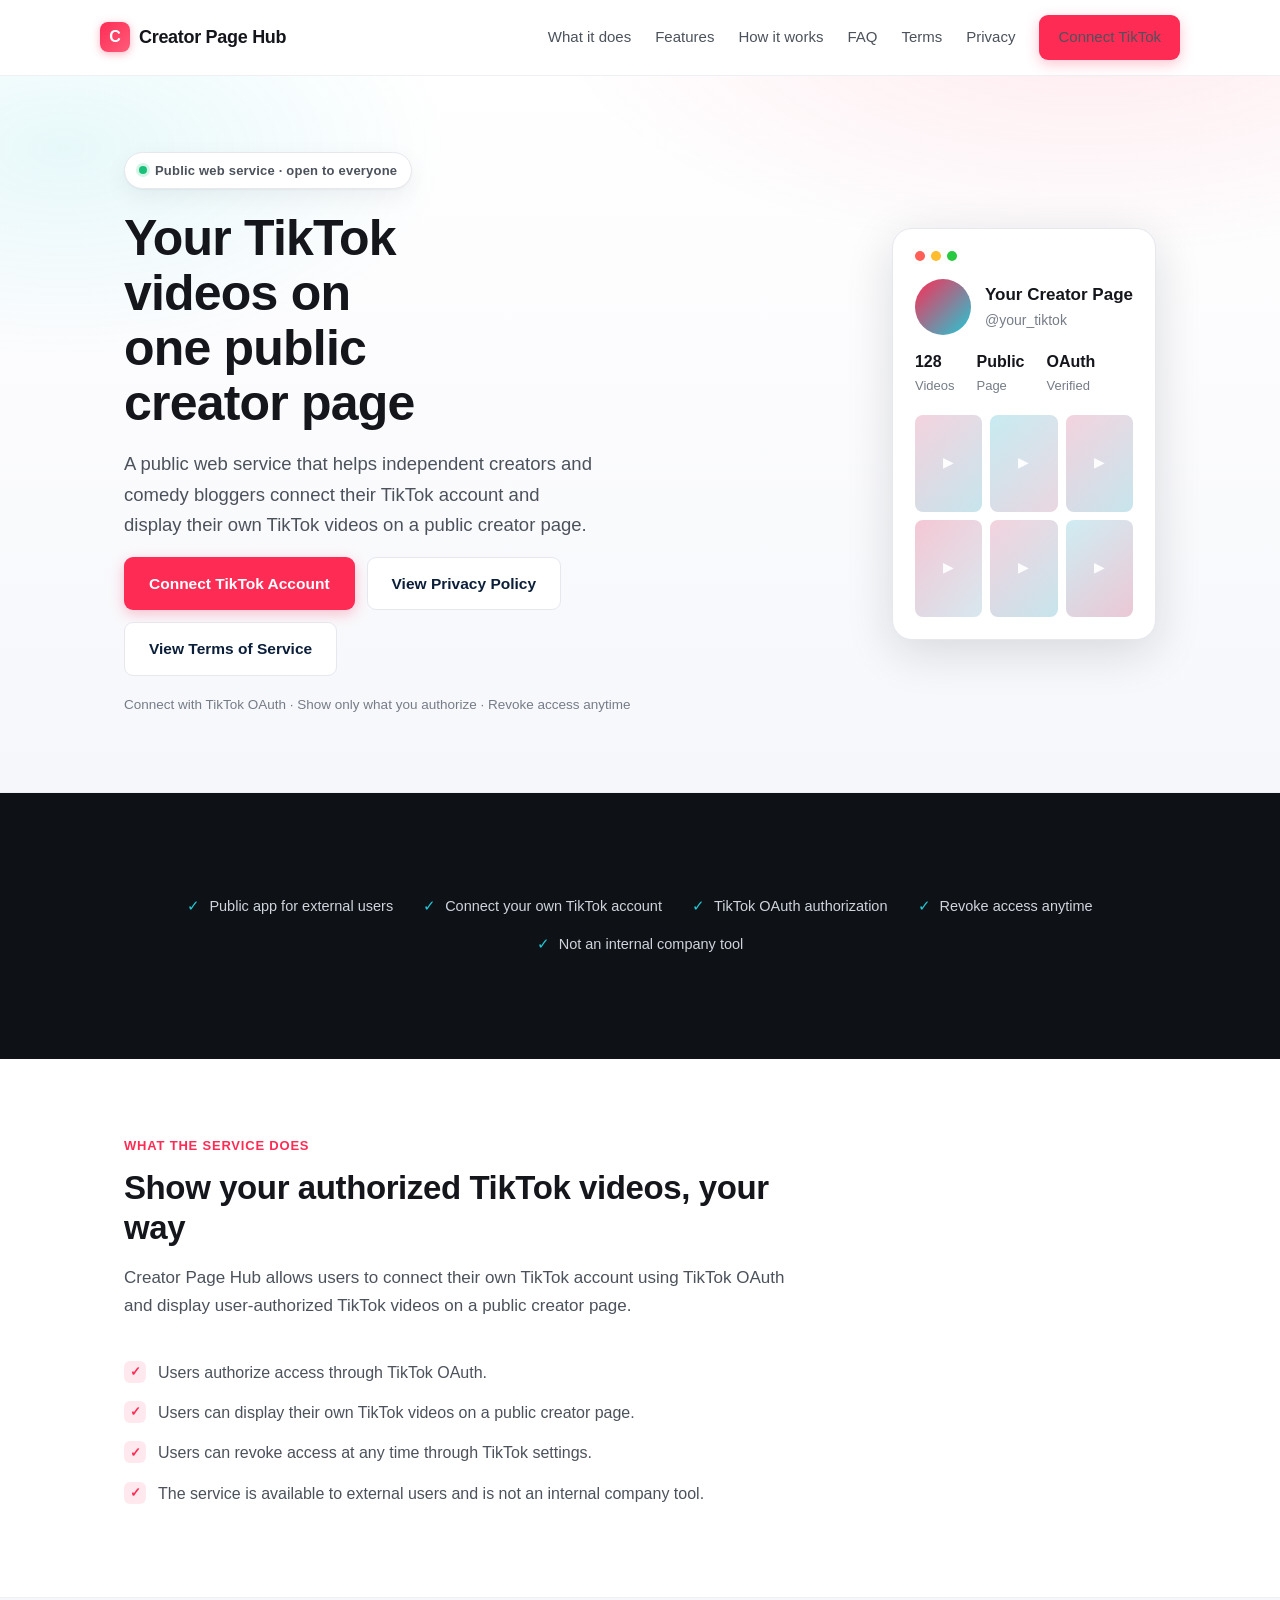
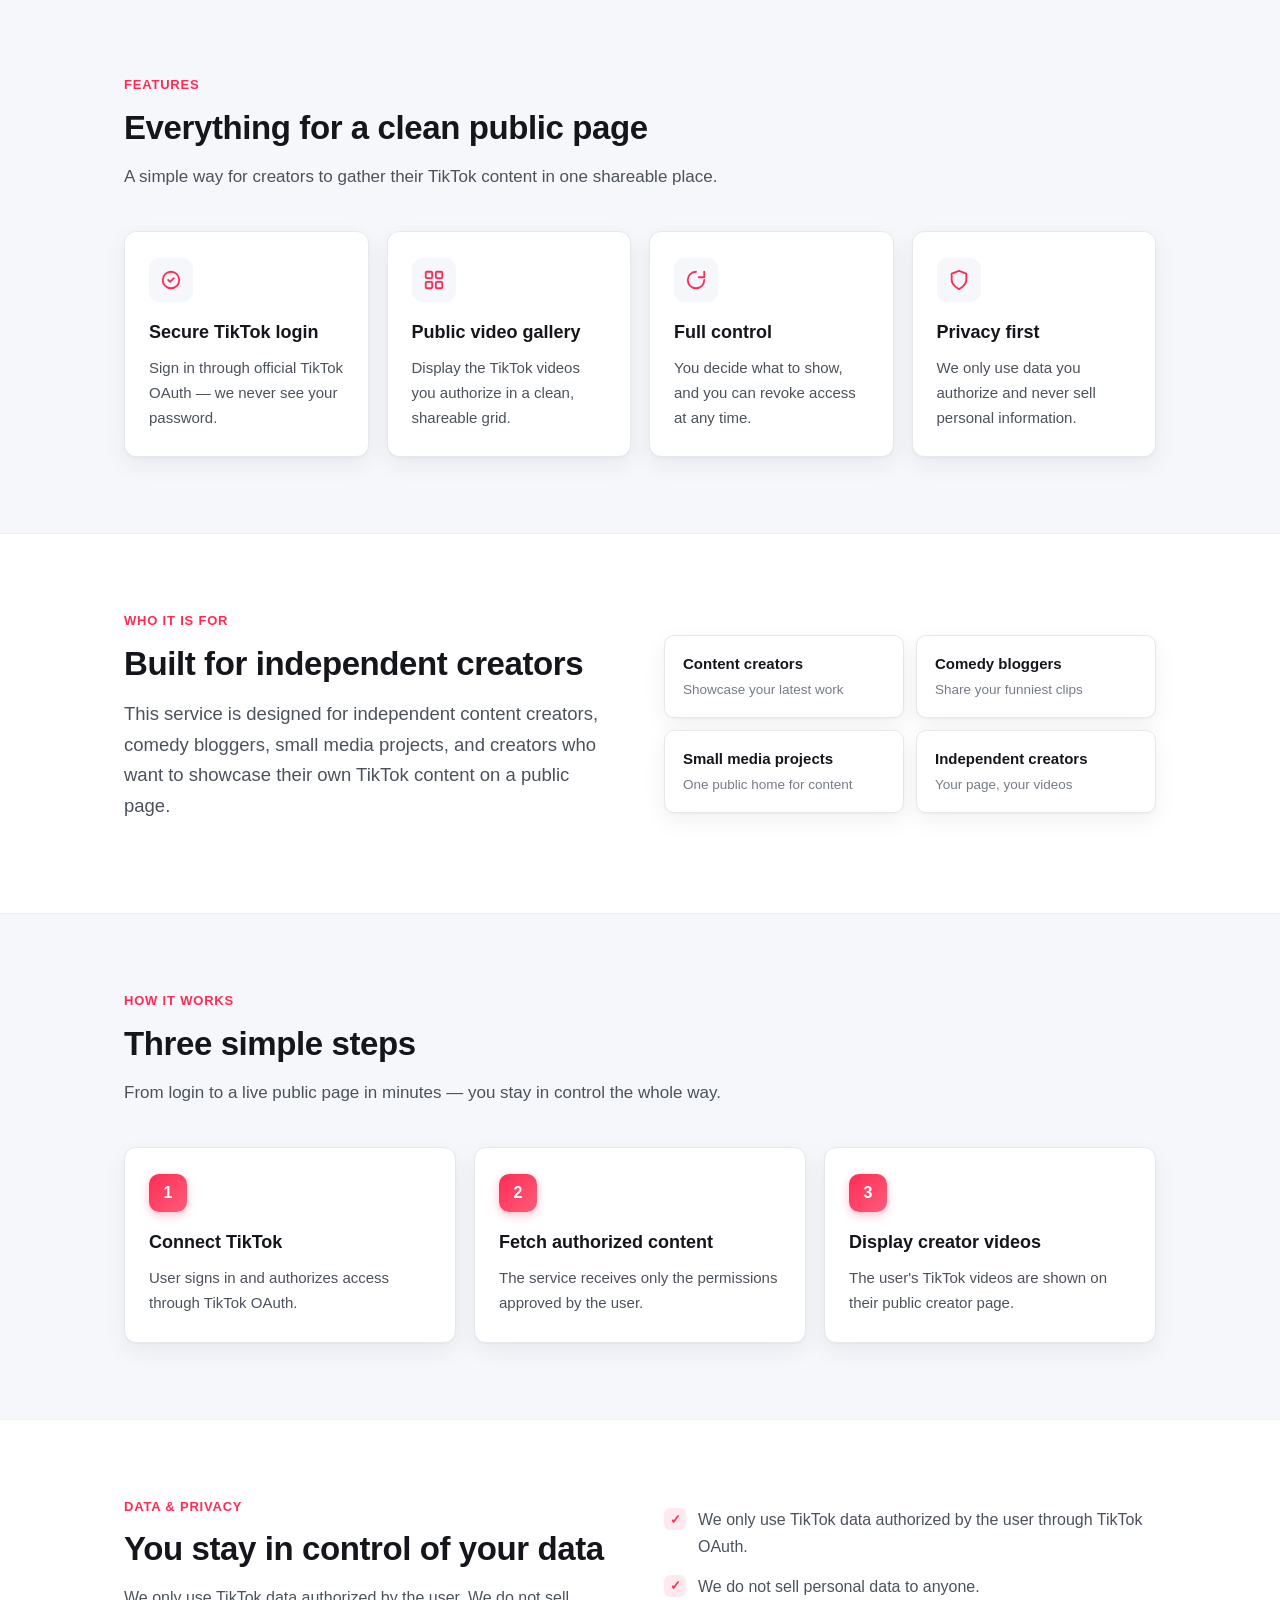
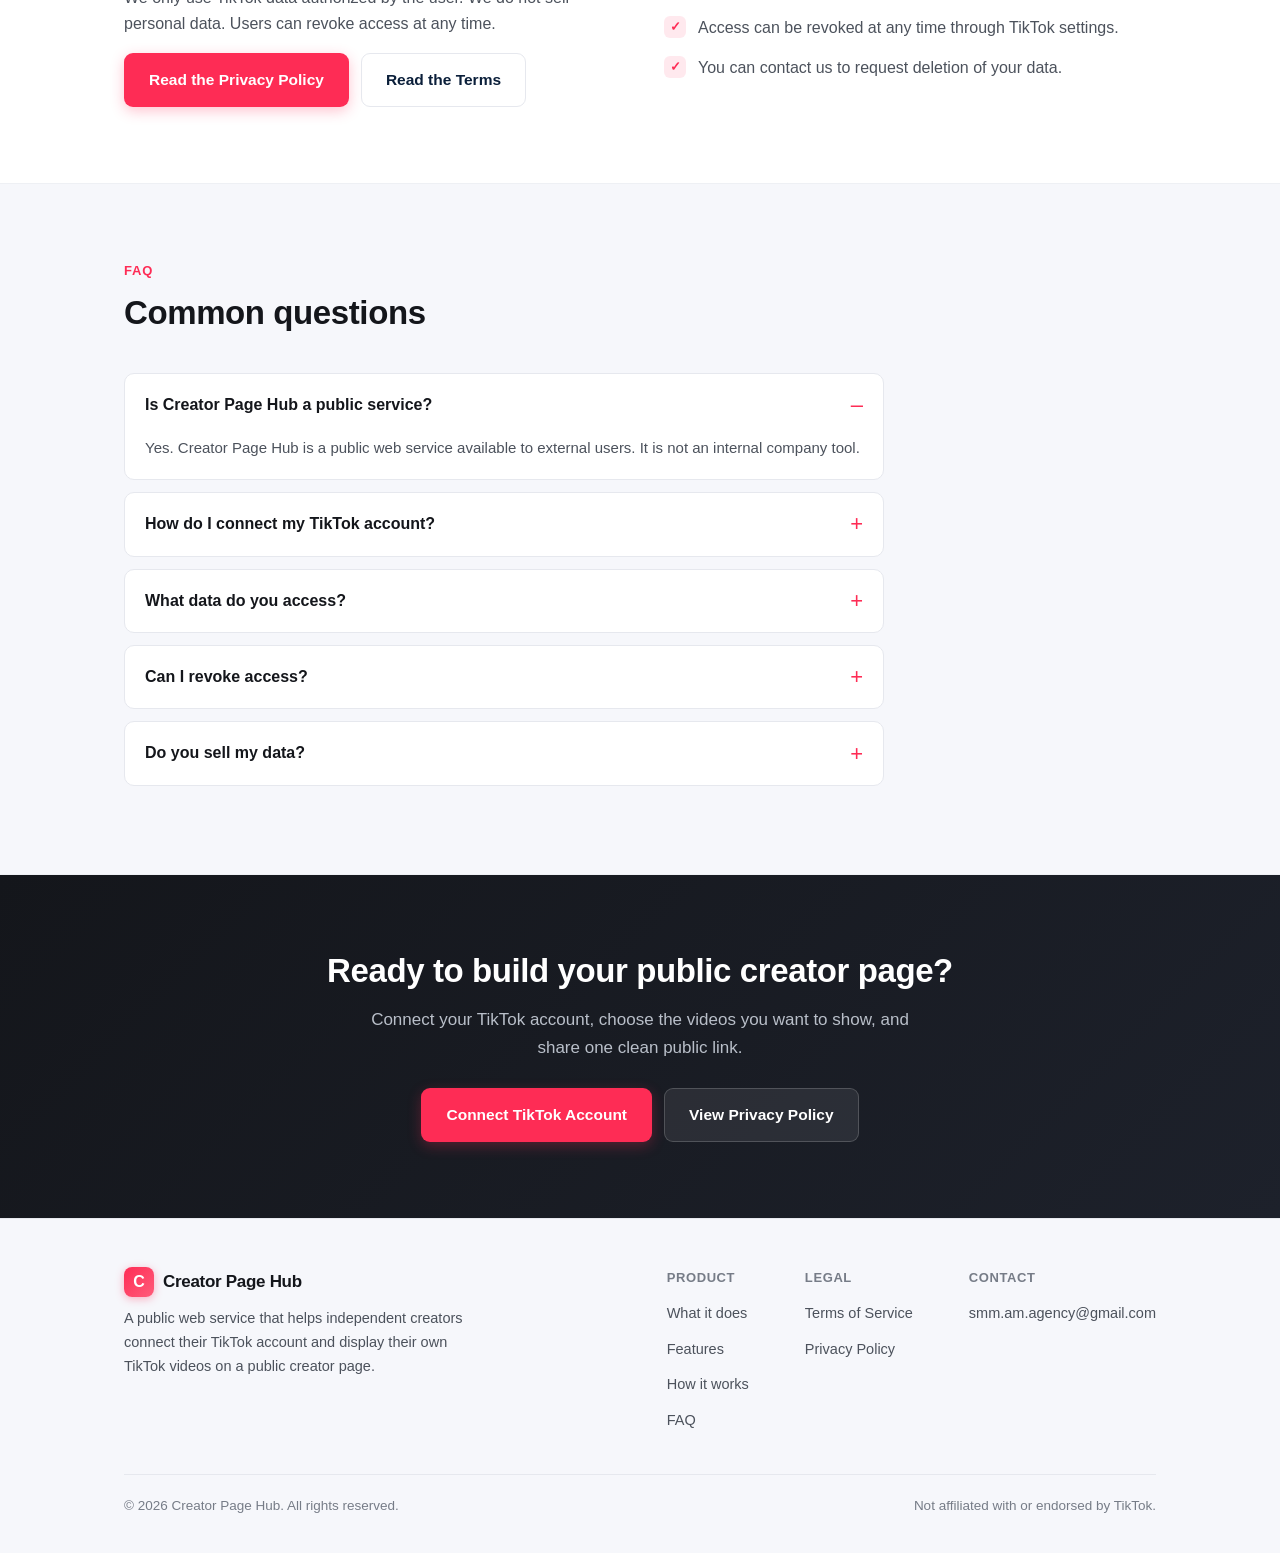
==== index.html @ 884001a1 "Creator Page Hub — public landing for TikTok creators (index, terms, privacy)" ====
<!DOCTYPE html>
<html lang="en">
<head>
  <meta charset="UTF-8" />
  <meta name="viewport" content="width=device-width, initial-scale=1.0" />
  <title>Creator Page Hub — Public creator pages for TikTok content creators</title>
  <meta name="description" content="Creator Page Hub is a public web service that helps independent creators and comedy bloggers connect their TikTok account via TikTok OAuth and display their own TikTok videos on a public creator page." />

  <meta property="og:type" content="website" />
  <meta property="og:title" content="Creator Page Hub — Public creator pages for TikTok content creators" />
  <meta property="og:description" content="A public web service that helps independent creators connect their TikTok account and display their own TikTok videos on a public creator page." />

  <link rel="stylesheet" href="style.css" />
</head>
<body>

  <header class="site">
    <div class="container header-inner">
      <a class="brand" href="index.html"><span class="logo">C</span> Creator Page Hub</a>
      <nav class="main">
        <ul>
          <li><a href="#what">What it does</a></li>
          <li><a href="#features">Features</a></li>
          <li><a href="#how-it-works">How it works</a></li>
          <li><a href="#faq">FAQ</a></li>
          <li><a href="terms.html">Terms</a></li>
          <li><a href="privacy.html">Privacy</a></li>
          <li><a class="btn btn-primary btn-sm" href="#how-it-works">Connect TikTok</a></li>
        </ul>
      </nav>
    </div>
  </header>

  <main>

    <!-- Hero -->
    <section class="hero" id="home">
      <div class="container hero-grid">
        <div>
          <span class="badge"><span class="dot"></span> Public web service · open to everyone</span>
          <h1>Your TikTok videos on one public creator page</h1>
          <p class="lead">A public web service that helps independent creators and comedy bloggers connect their TikTok account and display their own TikTok videos on a public creator page.</p>
          <div class="btn-row">
            <a class="btn btn-primary" href="#how-it-works">Connect TikTok Account</a>
            <a class="btn btn-secondary" href="privacy.html">View Privacy Policy</a>
            <a class="btn btn-secondary" href="terms.html">View Terms of Service</a>
          </div>
          <p class="hero-note">Connect with TikTok OAuth · Show only what you authorize · Revoke access anytime</p>
        </div>

        <!-- Creator page mockup -->
        <div class="mock" aria-hidden="true">
          <div class="mock-bar"><i></i><i></i><i></i></div>
          <div class="mock-profile">
            <div class="mock-avatar"></div>
            <div>
              <div class="mock-name">Your Creator Page</div>
              <div class="mock-handle">@your_tiktok</div>
            </div>
          </div>
          <div class="mock-stats">
            <div><b>128</b> Videos</div>
            <div><b>Public</b> Page</div>
            <div><b>OAuth</b> Verified</div>
          </div>
          <div class="mock-grid">
            <span></span><span></span><span></span>
            <span></span><span></span><span></span>
          </div>
        </div>
      </div>
    </section>

    <!-- Trust strip -->
    <section class="trust">
      <div class="container">
        <ul>
          <li><span class="check">✓</span> Public app for external users</li>
          <li><span class="check">✓</span> Connect your own TikTok account</li>
          <li><span class="check">✓</span> TikTok OAuth authorization</li>
          <li><span class="check">✓</span> Revoke access anytime</li>
          <li><span class="check">✓</span> Not an internal company tool</li>
        </ul>
      </div>
    </section>

    <!-- What the service does -->
    <section id="what" class="divider">
      <div class="container">
        <div class="section-head">
          <span class="eyebrow">What the service does</span>
          <h2>Show your authorized TikTok videos, your way</h2>
          <p>Creator Page Hub allows users to connect their own TikTok account using TikTok OAuth and display user-authorized TikTok videos on a public creator page.</p>
        </div>
        <ul class="checks">
          <li>Users authorize access through TikTok OAuth.</li>
          <li>Users can display their own TikTok videos on a public creator page.</li>
          <li>Users can revoke access at any time through TikTok settings.</li>
          <li>The service is available to external users and is not an internal company tool.</li>
        </ul>
      </div>
    </section>

    <!-- Features -->
    <section id="features" class="alt-bg divider">
      <div class="container">
        <div class="section-head">
          <span class="eyebrow">Features</span>
          <h2>Everything for a clean public page</h2>
          <p>A simple way for creators to gather their TikTok content in one shareable place.</p>
        </div>
        <div class="cards">
          <div class="card">
            <span class="ico">
              <svg width="22" height="22" viewBox="0 0 24 24" fill="none" stroke="currentColor" stroke-width="2" stroke-linecap="round" stroke-linejoin="round"><path d="M9 12l2 2 4-4"/><circle cx="12" cy="12" r="9"/></svg>
            </span>
            <h3>Secure TikTok login</h3>
            <p>Sign in through official TikTok OAuth — we never see your password.</p>
          </div>
          <div class="card">
            <span class="ico">
              <svg width="22" height="22" viewBox="0 0 24 24" fill="none" stroke="currentColor" stroke-width="2" stroke-linecap="round" stroke-linejoin="round"><rect x="3" y="3" width="7" height="7" rx="1"/><rect x="14" y="3" width="7" height="7" rx="1"/><rect x="3" y="14" width="7" height="7" rx="1"/><rect x="14" y="14" width="7" height="7" rx="1"/></svg>
            </span>
            <h3>Public video gallery</h3>
            <p>Display the TikTok videos you authorize in a clean, shareable grid.</p>
          </div>
          <div class="card">
            <span class="ico">
              <svg width="22" height="22" viewBox="0 0 24 24" fill="none" stroke="currentColor" stroke-width="2" stroke-linecap="round" stroke-linejoin="round"><path d="M21 12a9 9 0 1 1-9-9"/><path d="M21 3v6h-6"/></svg>
            </span>
            <h3>Full control</h3>
            <p>You decide what to show, and you can revoke access at any time.</p>
          </div>
          <div class="card">
            <span class="ico">
              <svg width="22" height="22" viewBox="0 0 24 24" fill="none" stroke="currentColor" stroke-width="2" stroke-linecap="round" stroke-linejoin="round"><path d="M12 22s8-4 8-10V5l-8-3-8 3v7c0 6 8 10 8 10z"/></svg>
            </span>
            <h3>Privacy first</h3>
            <p>We only use data you authorize and never sell personal information.</p>
          </div>
        </div>
      </div>
    </section>

    <!-- Who it is for -->
    <section id="who" class="divider">
      <div class="container split">
        <div>
          <span class="eyebrow">Who it is for</span>
          <h2>Built for independent creators</h2>
          <p class="lead">This service is designed for independent content creators, comedy bloggers, small media projects, and creators who want to showcase their own TikTok content on a public page.</p>
        </div>
        <div class="audience">
          <div class="pill">Content creators<span>Showcase your latest work</span></div>
          <div class="pill">Comedy bloggers<span>Share your funniest clips</span></div>
          <div class="pill">Small media projects<span>One public home for content</span></div>
          <div class="pill">Independent creators<span>Your page, your videos</span></div>
        </div>
      </div>
    </section>

    <!-- How it works -->
    <section id="how-it-works" class="alt-bg divider">
      <div class="container">
        <div class="section-head">
          <span class="eyebrow">How it works</span>
          <h2>Three simple steps</h2>
          <p>From login to a live public page in minutes — you stay in control the whole way.</p>
        </div>
        <div class="cards">
          <div class="card">
            <span class="num">1</span>
            <h3>Connect TikTok</h3>
            <p>User signs in and authorizes access through TikTok OAuth.</p>
          </div>
          <div class="card">
            <span class="num">2</span>
            <h3>Fetch authorized content</h3>
            <p>The service receives only the permissions approved by the user.</p>
          </div>
          <div class="card">
            <span class="num">3</span>
            <h3>Display creator videos</h3>
            <p>The user's TikTok videos are shown on their public creator page.</p>
          </div>
        </div>
      </div>
    </section>

    <!-- Data & privacy -->
    <section id="data" class="divider">
      <div class="container split">
        <div>
          <span class="eyebrow">Data &amp; privacy</span>
          <h2>You stay in control of your data</h2>
          <p>We only use TikTok data authorized by the user. We do not sell personal data. Users can revoke access at any time.</p>
          <div class="btn-row">
            <a class="btn btn-primary" href="privacy.html">Read the Privacy Policy</a>
            <a class="btn btn-ghost" href="terms.html">Read the Terms</a>
          </div>
        </div>
        <ul class="checks">
          <li>We only use TikTok data authorized by the user through TikTok OAuth.</li>
          <li>We do not sell personal data to anyone.</li>
          <li>Access can be revoked at any time through TikTok settings.</li>
          <li>You can contact us to request deletion of your data.</li>
        </ul>
      </div>
    </section>

    <!-- FAQ -->
    <section id="faq" class="alt-bg divider">
      <div class="container">
        <div class="section-head">
          <span class="eyebrow">FAQ</span>
          <h2>Common questions</h2>
        </div>
        <div class="faq">
          <details open>
            <summary>Is Creator Page Hub a public service?</summary>
            <p>Yes. Creator Page Hub is a public web service available to external users. It is not an internal company tool.</p>
          </details>
          <details>
            <summary>How do I connect my TikTok account?</summary>
            <p>You sign in and authorize access through TikTok OAuth. The service only receives the permissions you approve.</p>
          </details>
          <details>
            <summary>What data do you access?</summary>
            <p>We only access the TikTok account information and videos you authorize through TikTok OAuth, plus the technical information needed to operate the service.</p>
          </details>
          <details>
            <summary>Can I revoke access?</summary>
            <p>Yes. You can revoke access at any time through your TikTok account settings, or by contacting us to disconnect and delete your data.</p>
          </details>
          <details>
            <summary>Do you sell my data?</summary>
            <p>No. We do not sell personal data, and we only share data when required to operate the service, comply with the law, or protect the service from abuse.</p>
          </details>
        </div>
      </div>
    </section>

    <!-- CTA -->
    <section class="cta">
      <div class="container">
        <h2>Ready to build your public creator page?</h2>
        <p>Connect your TikTok account, choose the videos you want to show, and share one clean public link.</p>
        <div class="btn-row">
          <a class="btn btn-primary" href="#how-it-works">Connect TikTok Account</a>
          <a class="btn btn-secondary" href="privacy.html">View Privacy Policy</a>
        </div>
      </div>
    </section>

  </main>

  <footer class="site">
    <div class="container">
      <div class="footer-top">
        <div>
          <div class="brand"><span class="logo">C</span> Creator Page Hub</div>
          <p class="footer-about">A public web service that helps independent creators connect their TikTok account and display their own TikTok videos on a public creator page.</p>
        </div>
        <div class="footer-cols">
          <div class="footer-col">
            <h4>Product</h4>
            <ul>
              <li><a href="#what">What it does</a></li>
              <li><a href="#features">Features</a></li>
              <li><a href="#how-it-works">How it works</a></li>
              <li><a href="#faq">FAQ</a></li>
            </ul>
          </div>
          <div class="footer-col">
            <h4>Legal</h4>
            <ul>
              <li><a href="terms.html">Terms of Service</a></li>
              <li><a href="privacy.html">Privacy Policy</a></li>
            </ul>
          </div>
          <div class="footer-col">
            <h4>Contact</h4>
            <ul>
              <li><a href="mailto:smm.am.agency@gmail.com">smm.am.agency@gmail.com</a></li>
            </ul>
          </div>
        </div>
      </div>
      <div class="footer-bottom">
        <span>© 2026 Creator Page Hub. All rights reserved.</span>
        <span>Not affiliated with or endorsed by TikTok.</span>
      </div>
    </div>
  </footer>

</body>
</html>
---- style.css ----
:root {
  --bg: #ffffff;
  --bg-alt: #f6f7fb;
  --bg-dark: #0e1116;
  --text: #14161b;
  --text-soft: #4c525c;
  --text-mut: #767c87;
  --accent: #fe2c55;
  --accent-hover: #e02049;
  --cyan: #20c9d6;
  --ink: #0b1f3a;
  --border: #e6e8ee;
  --border-soft: #eef0f4;
  --maxw: 1080px;
  --radius: 12px;
  --shadow: 0 1px 2px rgba(16,22,30,.04), 0 8px 24px rgba(16,22,30,.06);
  --shadow-lg: 0 12px 48px rgba(16,22,30,.14);
}

* { box-sizing: border-box; }
html { scroll-behavior: smooth; }

body {
  margin: 0;
  font-family: -apple-system, BlinkMacSystemFont, "Segoe UI", Roboto, Helvetica, Arial, sans-serif;
  color: var(--text);
  background: var(--bg);
  line-height: 1.65;
  -webkit-font-smoothing: antialiased;
}

a { color: var(--accent); text-decoration: none; }
a:hover { text-decoration: underline; }

.container {
  max-width: var(--maxw);
  margin: 0 auto;
  padding: 0 24px;
}

.eyebrow {
  display: block;
  font-size: 13px;
  font-weight: 700;
  letter-spacing: 0.8px;
  text-transform: uppercase;
  color: var(--accent);
  margin: 0 0 12px;
}

/* ---------- Header ---------- */
header.site {
  position: sticky;
  top: 0;
  background: rgba(255, 255, 255, 0.92);
  border-bottom: 1px solid var(--border-soft);
  backdrop-filter: saturate(180%) blur(10px);
  z-index: 100;
}
.header-inner {
  display: flex;
  align-items: center;
  justify-content: space-between;
  flex-wrap: wrap;
  gap: 12px;
  padding: 15px 0;
}
.brand {
  display: inline-flex;
  align-items: center;
  gap: 9px;
  font-size: 18px;
  font-weight: 700;
  letter-spacing: -0.3px;
  color: var(--text);
}
.brand:hover { text-decoration: none; }
.brand .logo {
  width: 30px; height: 30px;
  border-radius: 8px;
  background: linear-gradient(135deg, var(--accent), #ff5c7a);
  display: inline-flex; align-items: center; justify-content: center;
  color: #fff; font-weight: 800; font-size: 16px;
  box-shadow: 0 2px 8px rgba(254,44,85,.35);
}
nav.main ul {
  list-style: none;
  display: flex;
  align-items: center;
  flex-wrap: wrap;
  gap: 24px;
  margin: 0;
  padding: 0;
}
nav.main a {
  color: var(--text-soft);
  font-size: 15px;
  font-weight: 500;
}
nav.main a:hover { color: var(--accent); text-decoration: none; }

/* ---------- Buttons ---------- */
.btn {
  display: inline-flex;
  align-items: center;
  gap: 8px;
  padding: 13px 24px;
  border-radius: 9px;
  font-weight: 600;
  font-size: 15.5px;
  border: 1px solid transparent;
  cursor: pointer;
  transition: transform .08s ease, background .15s ease, box-shadow .15s ease;
}
.btn:active { transform: translateY(1px); }
.btn-primary {
  background: var(--accent);
  color: #fff;
  box-shadow: 0 4px 14px rgba(254,44,85,.28);
}
.btn-primary:hover { background: var(--accent-hover); text-decoration: none; box-shadow: 0 6px 18px rgba(254,44,85,.34); }
.btn-secondary {
  background: #fff;
  color: var(--ink);
  border-color: var(--border);
}
.btn-secondary:hover { background: var(--bg-alt); text-decoration: none; }
.btn-sm { padding: 9px 18px; font-size: 14.5px; }
.btn-ghost { background: transparent; color: var(--ink); border-color: var(--border); }
.btn-ghost:hover { background: var(--bg-alt); text-decoration: none; }
.btn-row { display: flex; flex-wrap: wrap; gap: 12px; margin-top: 6px; }

/* ---------- Sections ---------- */
main section { padding: 76px 0; }
.divider { border-bottom: 1px solid var(--border-soft); }

h1 {
  font-size: clamp(32px, 5.2vw, 50px);
  line-height: 1.1;
  letter-spacing: -0.8px;
  margin: 0 0 18px;
}
h2 {
  font-size: clamp(24px, 3.6vw, 33px);
  line-height: 1.2;
  letter-spacing: -0.4px;
  margin: 0 0 16px;
}
h3 { font-size: 18px; font-weight: 600; margin: 0 0 8px; color: var(--text); }
p { color: var(--text-soft); margin: 0 0 16px; max-width: 720px; }
.lead { font-size: 18.5px; }
.section-head { max-width: 680px; margin-bottom: 40px; }
.section-head p { font-size: 17px; margin: 0; }

/* ---------- Hero ---------- */
.hero {
  background:
    radial-gradient(900px 420px at 85% -10%, rgba(254,44,85,.10), transparent 60%),
    radial-gradient(700px 380px at 5% 10%, rgba(32,201,214,.10), transparent 55%),
    linear-gradient(180deg, #fff 0%, var(--bg-alt) 100%);
  border-bottom: 1px solid var(--border-soft);
}
.hero-grid {
  display: grid;
  grid-template-columns: 1.1fr 0.9fr;
  gap: 56px;
  align-items: center;
}
.hero h1 { max-width: 11ch; }
.hero p.lead { color: var(--text-soft); max-width: 46ch; }
.badge {
  display: inline-flex;
  align-items: center;
  gap: 8px;
  background: #fff;
  border: 1px solid var(--border);
  color: var(--text-soft);
  font-size: 13px;
  font-weight: 600;
  letter-spacing: 0.2px;
  padding: 7px 14px;
  border-radius: 999px;
  margin-bottom: 22px;
  box-shadow: var(--shadow);
}
.badge .dot { width: 8px; height: 8px; border-radius: 50%; background: #18c07a; box-shadow: 0 0 0 3px rgba(24,192,122,.18); }
.hero-note { font-size: 13.5px; color: var(--text-mut); margin: 18px 0 0; }

/* Creator page mockup */
.mock {
  background: #fff;
  border: 1px solid var(--border);
  border-radius: 20px;
  box-shadow: var(--shadow-lg);
  padding: 22px;
  max-width: 360px;
  margin-left: auto;
}
.mock-bar { display: flex; gap: 6px; margin-bottom: 18px; }
.mock-bar i { width: 10px; height: 10px; border-radius: 50%; background: var(--border); display: inline-block; }
.mock-bar i:first-child { background: #ff5f57; }
.mock-bar i:nth-child(2) { background: #febc2e; }
.mock-bar i:nth-child(3) { background: #28c840; }
.mock-profile { display: flex; align-items: center; gap: 14px; margin-bottom: 6px; }
.mock-avatar {
  width: 56px; height: 56px; border-radius: 50%;
  background: linear-gradient(135deg, var(--accent), var(--cyan));
  flex: 0 0 auto;
}
.mock-name { font-weight: 700; font-size: 17px; color: var(--text); }
.mock-handle { font-size: 14px; color: var(--text-mut); }
.mock-stats { display: flex; gap: 22px; margin: 14px 0 18px; }
.mock-stats div { font-size: 13px; color: var(--text-mut); }
.mock-stats b { display: block; font-size: 16px; color: var(--text); }
.mock-grid { display: grid; grid-template-columns: repeat(3, 1fr); gap: 8px; }
.mock-grid span {
  display: block;
  aspect-ratio: 9 / 13;
  border-radius: 8px;
  background: linear-gradient(160deg, #f1f3f8, #e7eaf1);
  position: relative;
  overflow: hidden;
}
.mock-grid span::after {
  content: "";
  position: absolute; inset: 0;
  background: linear-gradient(135deg, rgba(254,44,85,.16), rgba(32,201,214,.16));
}
.mock-grid span:nth-child(2)::after { background: linear-gradient(135deg, rgba(32,201,214,.20), rgba(254,44,85,.10)); }
.mock-grid span:nth-child(4)::after { background: linear-gradient(135deg, rgba(254,44,85,.22), rgba(32,201,214,.08)); }
.mock-grid span:nth-child(6)::after { background: linear-gradient(135deg, rgba(32,201,214,.16), rgba(254,44,85,.18)); }
.mock-grid span::before {
  content: "▶";
  position: absolute; z-index: 1;
  left: 50%; top: 50%; transform: translate(-50%,-50%);
  color: rgba(255,255,255,.92); font-size: 14px;
}

/* ---------- Trust strip ---------- */
.trust { background: var(--bg-dark); color: #cfd4dc; }
.trust .container { padding-top: 26px; padding-bottom: 26px; }
.trust ul {
  list-style: none; margin: 0; padding: 0;
  display: flex; flex-wrap: wrap; gap: 14px 30px; justify-content: center;
}
.trust li { display: inline-flex; align-items: center; gap: 9px; font-size: 14.5px; font-weight: 500; }
.trust .check { color: var(--cyan); flex: 0 0 auto; }

/* ---------- Bullets / lists ---------- */
ul.plain { margin: 0 0 16px; padding-left: 22px; max-width: 720px; color: var(--text-soft); }
ul.plain li { margin-bottom: 10px; }

ul.checks { list-style: none; margin: 0; padding: 0; max-width: 720px; }
ul.checks li {
  position: relative;
  padding-left: 34px;
  margin-bottom: 14px;
  color: var(--text-soft);
}
ul.checks li::before {
  content: "✓";
  position: absolute; left: 0; top: 1px;
  width: 22px; height: 22px; border-radius: 6px;
  background: rgba(254,44,85,.10); color: var(--accent);
  display: inline-flex; align-items: center; justify-content: center;
  font-size: 13px; font-weight: 700;
}

/* ---------- Feature cards ---------- */
.cards {
  display: grid;
  grid-template-columns: repeat(auto-fit, minmax(240px, 1fr));
  gap: 18px;
}
.card {
  border: 1px solid var(--border);
  border-radius: var(--radius);
  padding: 26px 24px;
  background: var(--bg);
  box-shadow: var(--shadow);
}
.card .ico {
  width: 44px; height: 44px; border-radius: 11px;
  background: var(--bg-alt);
  display: inline-flex; align-items: center; justify-content: center;
  margin-bottom: 16px; color: var(--accent);
}
.card .num {
  display: inline-flex; align-items: center; justify-content: center;
  width: 38px; height: 38px; border-radius: 10px;
  background: linear-gradient(135deg, var(--accent), #ff5c7a);
  color: #fff; font-weight: 700; margin-bottom: 16px;
  box-shadow: 0 3px 10px rgba(254,44,85,.3);
}
.card p { margin: 0; font-size: 15px; }

.alt-bg { background: var(--bg-alt); }

/* ---------- Split (who it's for) ---------- */
.split { display: grid; grid-template-columns: 1fr 1fr; gap: 48px; align-items: center; }
.audience { display: grid; grid-template-columns: 1fr 1fr; gap: 12px; }
.pill {
  background: #fff; border: 1px solid var(--border); border-radius: 10px;
  padding: 16px 18px; font-weight: 600; font-size: 15px; color: var(--text);
  box-shadow: var(--shadow);
}
.pill span { display: block; font-weight: 400; font-size: 13.5px; color: var(--text-mut); margin-top: 2px; }

/* ---------- FAQ ---------- */
.faq { max-width: 760px; }
.faq details {
  border: 1px solid var(--border);
  border-radius: 10px;
  padding: 0 20px;
  margin-bottom: 12px;
  background: #fff;
}
.faq summary {
  list-style: none;
  cursor: pointer;
  padding: 18px 0;
  font-weight: 600;
  font-size: 16px;
  color: var(--text);
  display: flex;
  justify-content: space-between;
  align-items: center;
  gap: 16px;
}
.faq summary::-webkit-details-marker { display: none; }
.faq summary::after { content: "+"; color: var(--accent); font-size: 22px; font-weight: 400; line-height: 1; }
.faq details[open] summary::after { content: "–"; }
.faq details p { margin: 0 0 18px; font-size: 15px; }

/* ---------- CTA band ---------- */
.cta { background: linear-gradient(135deg, #14161b, #1d212b); color: #fff; }
.cta .container { text-align: center; }
.cta h2 { color: #fff; }
.cta p { color: #b9bfc9; margin: 0 auto 26px; max-width: 560px; font-size: 17px; }
.cta .btn-row { justify-content: center; }
.cta .btn-secondary { background: rgba(255,255,255,.08); color: #fff; border-color: rgba(255,255,255,.18); }
.cta .btn-secondary:hover { background: rgba(255,255,255,.14); }

/* ---------- Footer ---------- */
footer.site { padding: 48px 0 36px; background: var(--bg-alt); border-top: 1px solid var(--border); }
.footer-top { display: flex; flex-wrap: wrap; justify-content: space-between; gap: 28px; }
.footer-top .brand { font-size: 17px; margin-bottom: 10px; }
.footer-about { max-width: 360px; font-size: 14.5px; color: var(--text-soft); margin: 0; }
.footer-col h4 { font-size: 13px; text-transform: uppercase; letter-spacing: .6px; color: var(--text-mut); margin: 0 0 12px; }
.footer-col ul { list-style: none; margin: 0; padding: 0; }
.footer-col li { margin-bottom: 9px; }
.footer-col a { color: var(--text-soft); font-size: 14.5px; }
.footer-cols { display: flex; gap: 56px; flex-wrap: wrap; }
.footer-bottom {
  margin-top: 32px; padding-top: 20px; border-top: 1px solid var(--border);
  display: flex; flex-wrap: wrap; justify-content: space-between; gap: 10px;
  font-size: 13.5px; color: var(--text-mut);
}

/* ---------- Legal pages ---------- */
.legal { padding: 56px 0 76px; }
.legal-wrap { max-width: 760px; }
.legal h1 { margin-bottom: 6px; }
.legal .updated { color: var(--text-mut); font-size: 15px; margin-bottom: 36px; }
.legal h2 { font-size: 22px; margin-top: 38px; margin-bottom: 12px; }
.legal p, .legal li { color: var(--text-soft); }
.legal ul { padding-left: 22px; max-width: 720px; }
.legal ul li { margin-bottom: 8px; }
.back-link { display: inline-flex; align-items: center; gap: 6px; margin-bottom: 28px; font-size: 15px; font-weight: 500; }
.legal-toc {
  background: var(--bg-alt); border: 1px solid var(--border-soft);
  border-radius: 12px; padding: 20px 24px; margin-bottom: 8px;
}
.legal-toc strong { display: block; font-size: 13px; text-transform: uppercase; letter-spacing: .6px; color: var(--text-mut); margin-bottom: 10px; }
.legal-toc ul { list-style: none; margin: 0; padding: 0; columns: 2; }
.legal-toc li { margin-bottom: 7px; }

/* ---------- Responsive ---------- */
@media (max-width: 860px) {
  .hero-grid { grid-template-columns: 1fr; gap: 40px; }
  .mock { margin: 0 auto; }
  .split { grid-template-columns: 1fr; gap: 28px; }
}
@media (max-width: 640px) {
  main section { padding: 52px 0; }
  .header-inner { justify-content: center; text-align: center; }
  nav.main ul { justify-content: center; gap: 16px; }
  .footer-top { justify-content: flex-start; }
  .footer-cols { gap: 36px; }
  .legal-toc ul { columns: 1; }
}
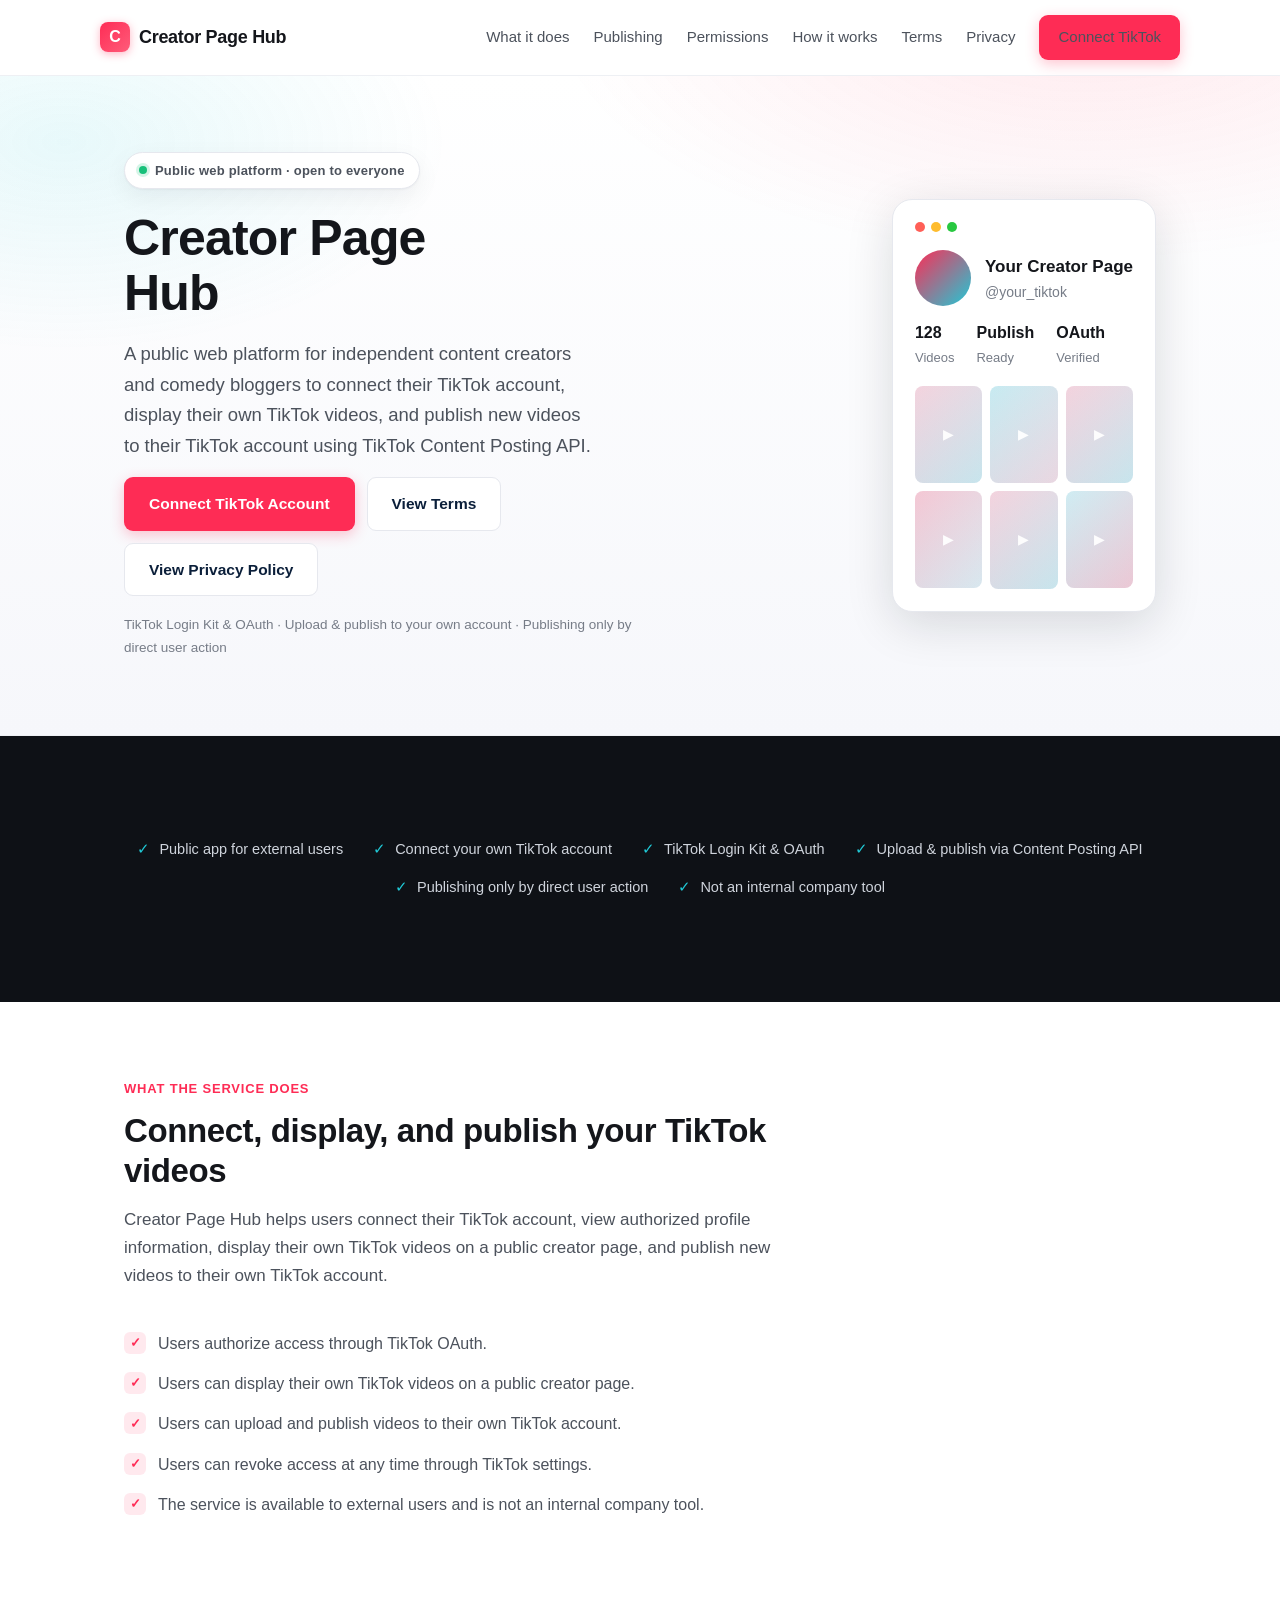
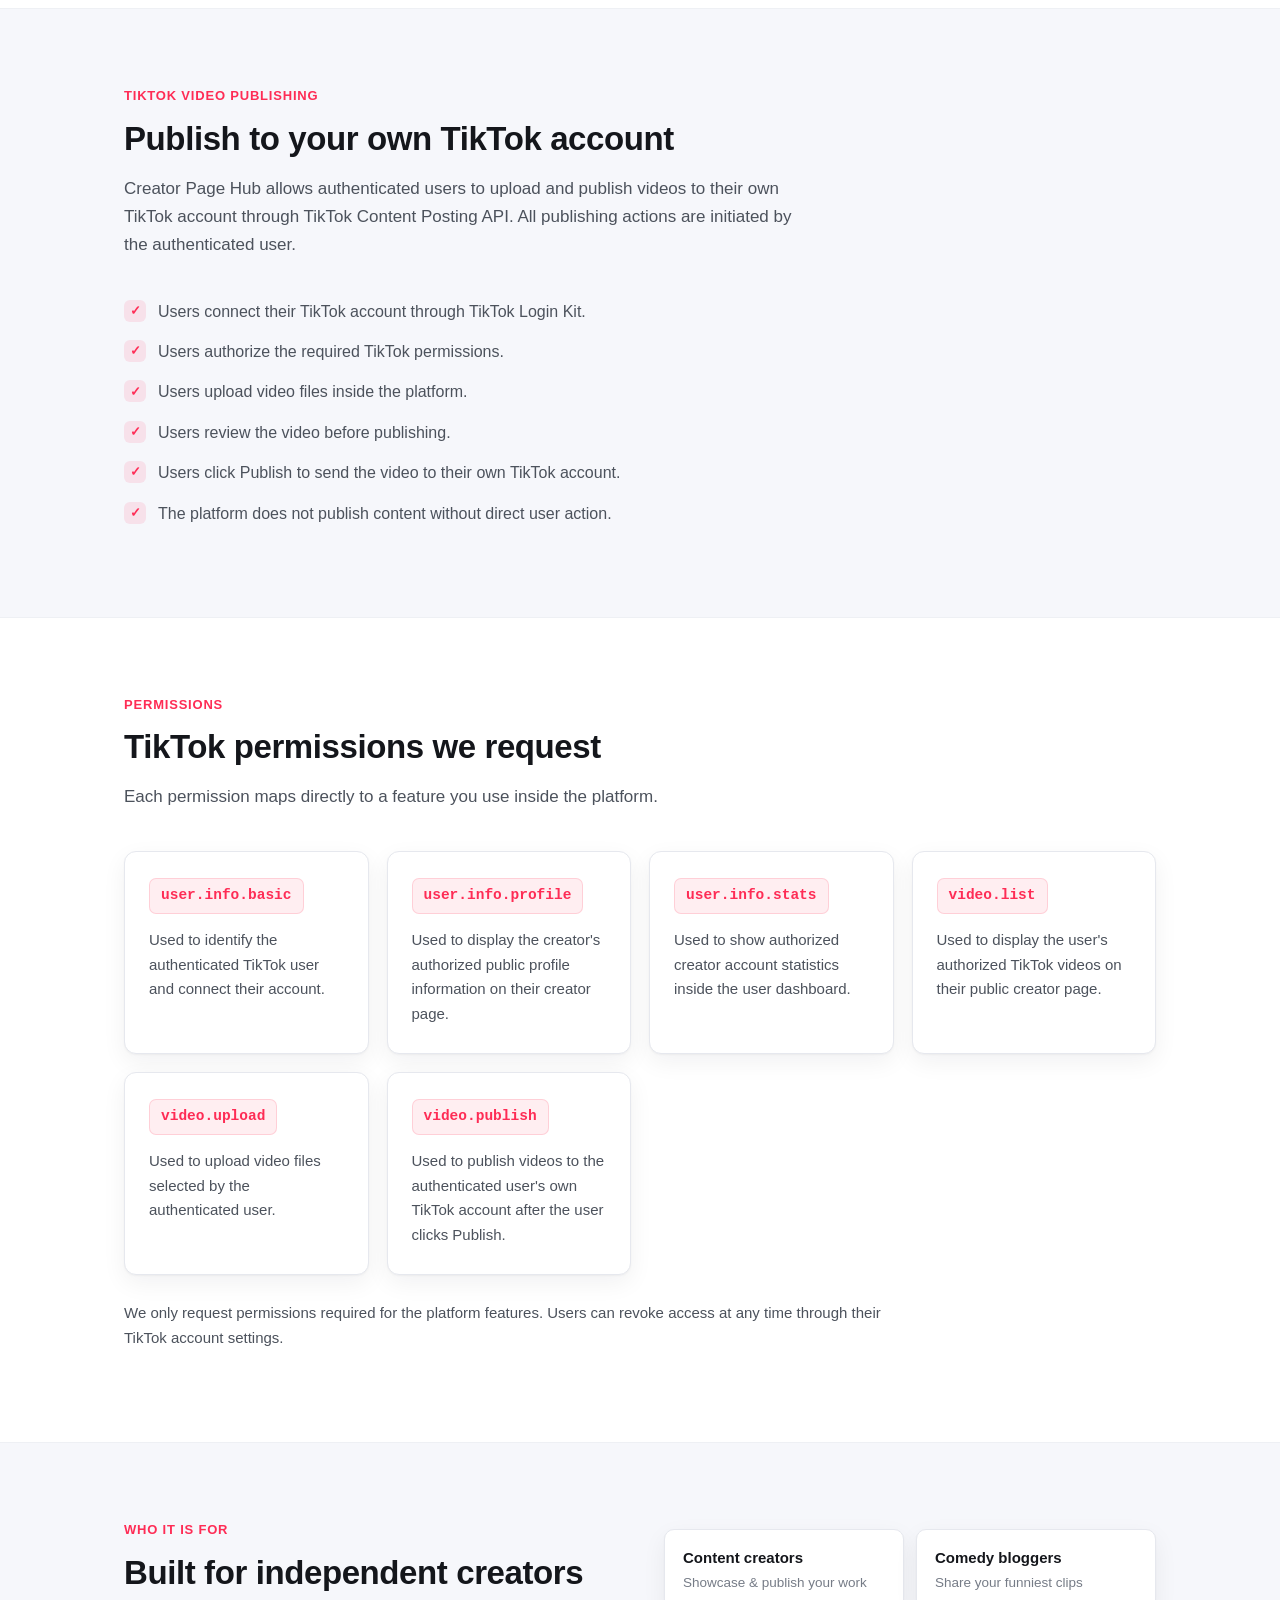
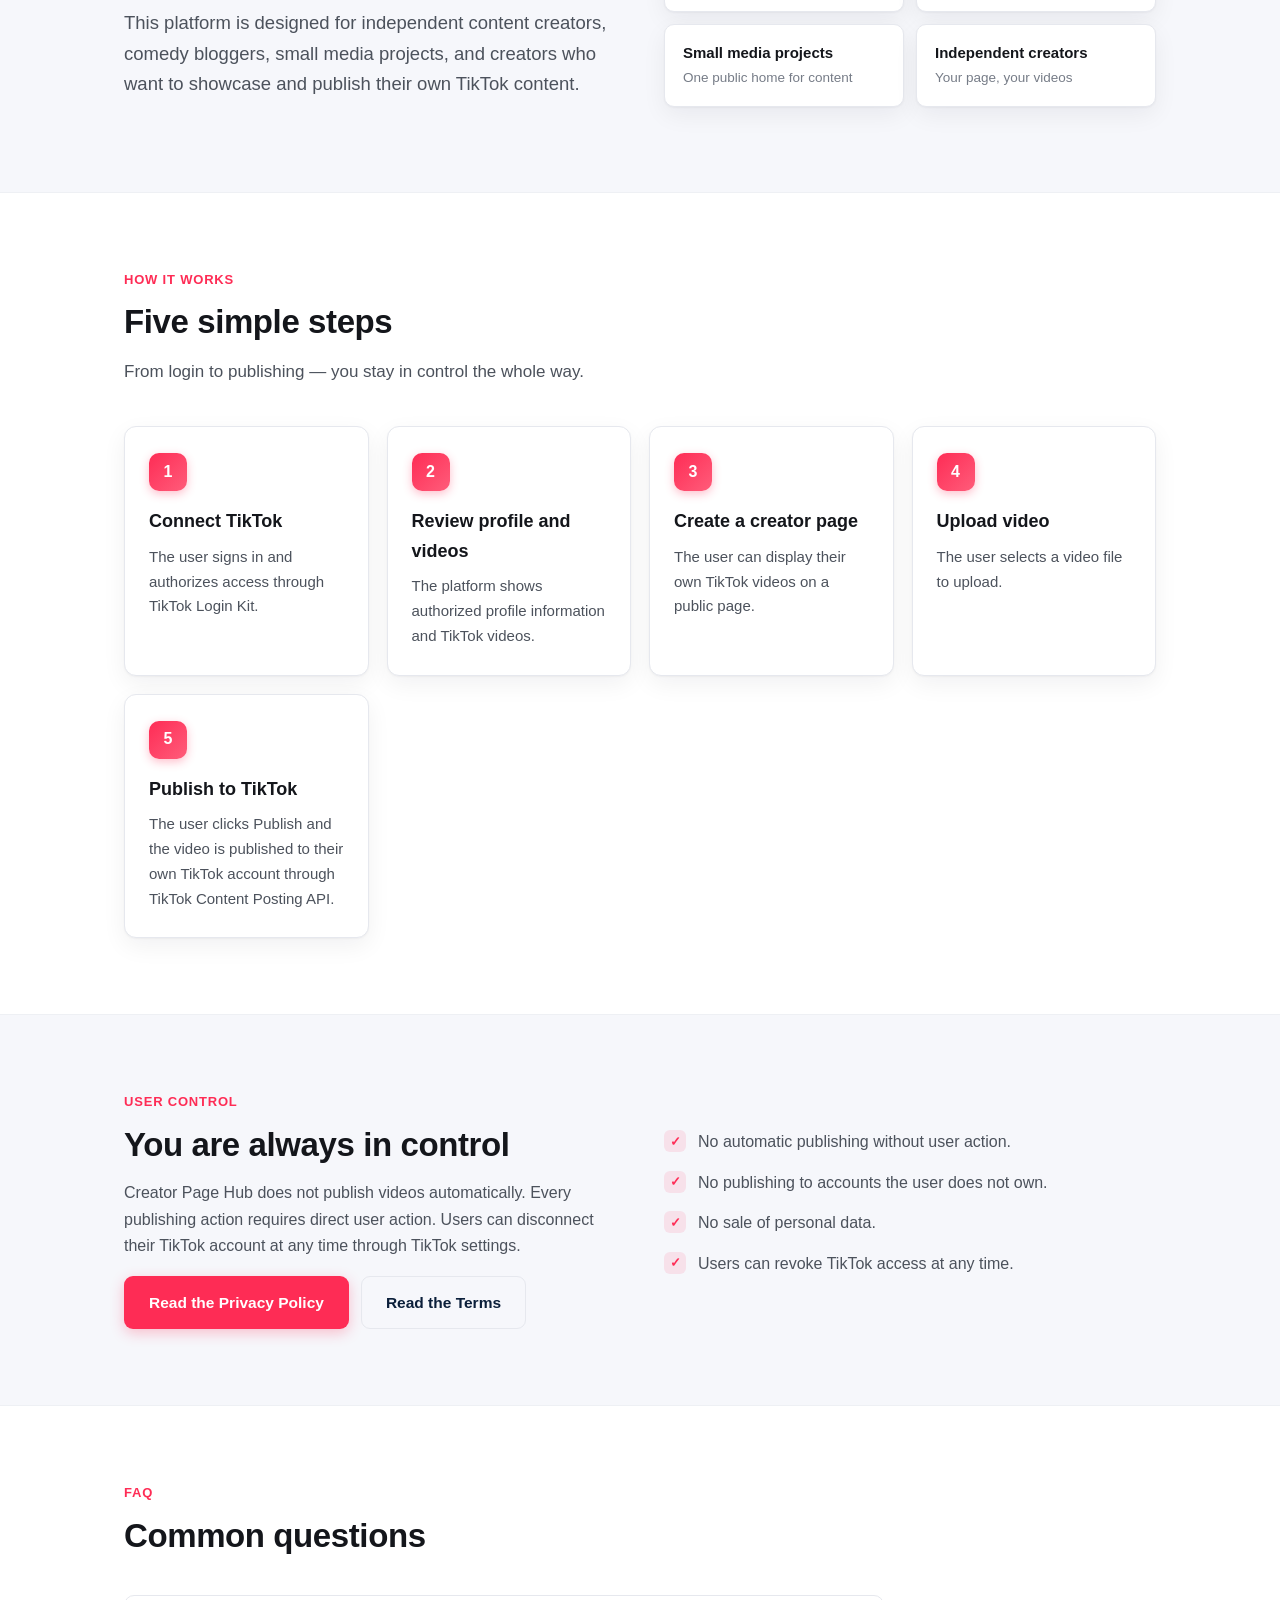
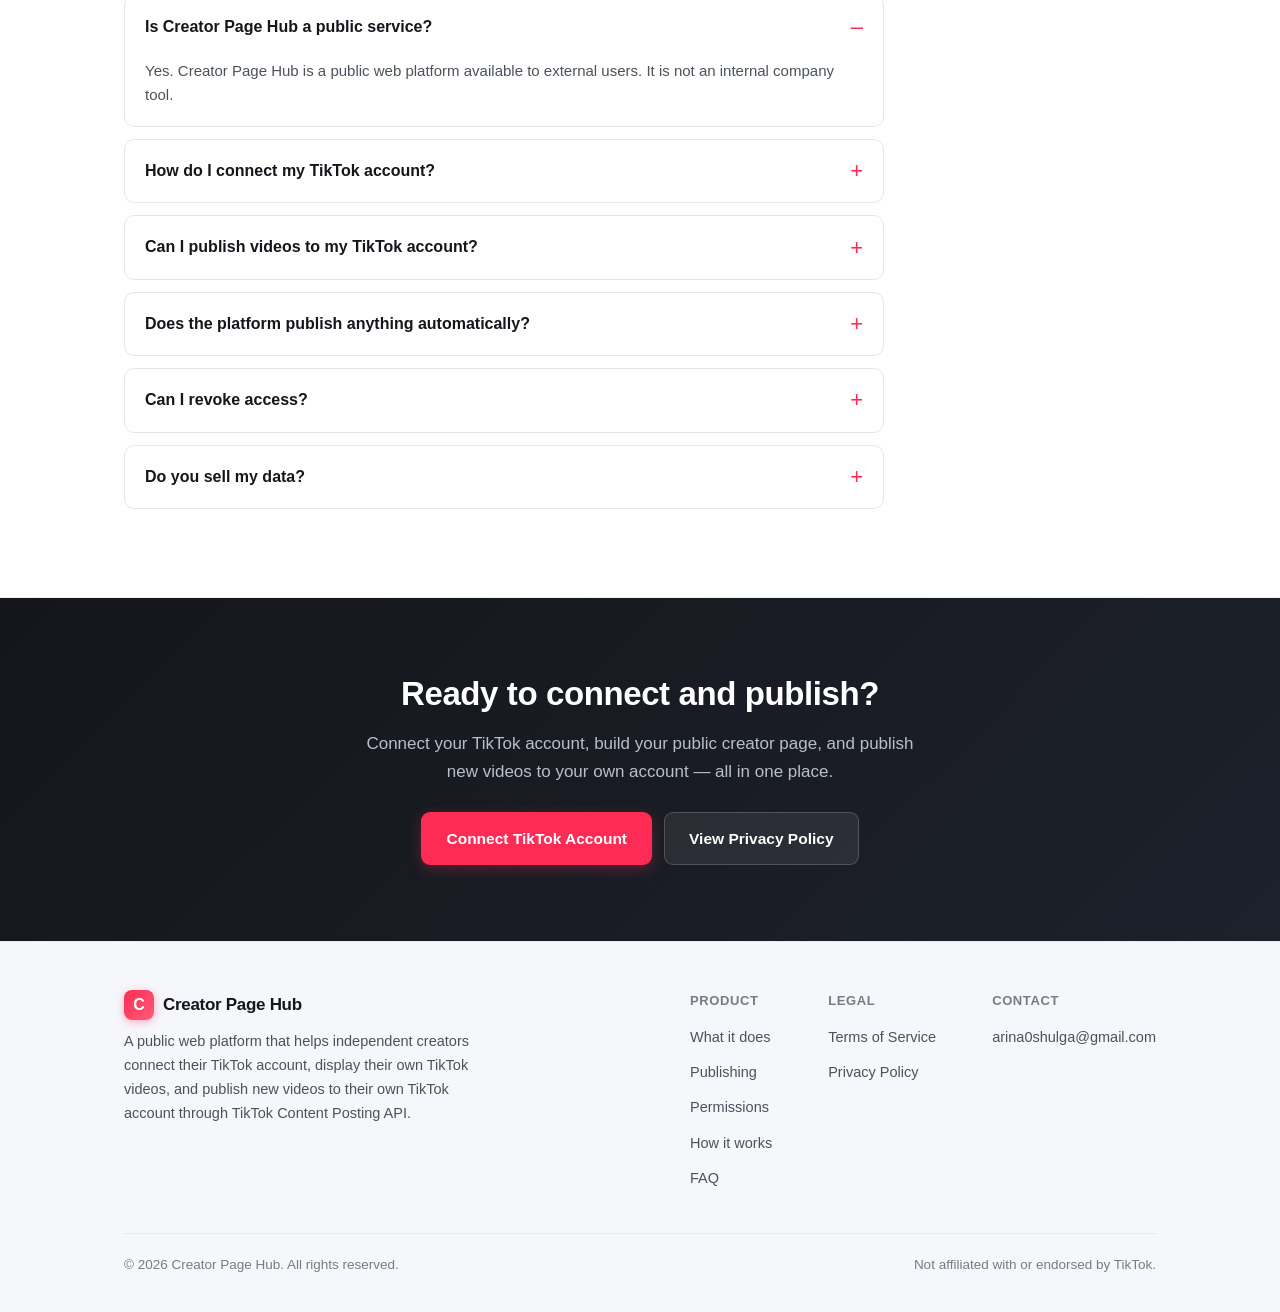
==== commit e047f6ef: "Update site for TikTok Content Posting API: publishing, permissions, 5-step flow, user control; upda" ====
--- a/index.html
+++ b/index.html
@@ -3,12 +3,12 @@
 <head>
   <meta charset="UTF-8" />
   <meta name="viewport" content="width=device-width, initial-scale=1.0" />
-  <title>Creator Page Hub — Public creator pages for TikTok content creators</title>
-  <meta name="description" content="Creator Page Hub is a public web service that helps independent creators and comedy bloggers connect their TikTok account via TikTok OAuth and display their own TikTok videos on a public creator page." />
+  <title>Creator Page Hub — Connect, display & publish your TikTok videos</title>
+  <meta name="description" content="Creator Page Hub is a public web platform for independent creators and comedy bloggers to connect their TikTok account, display their own TikTok videos, and publish new videos to their TikTok account using the TikTok Content Posting API." />
 
   <meta property="og:type" content="website" />
-  <meta property="og:title" content="Creator Page Hub — Public creator pages for TikTok content creators" />
-  <meta property="og:description" content="A public web service that helps independent creators connect their TikTok account and display their own TikTok videos on a public creator page." />
+  <meta property="og:title" content="Creator Page Hub — Connect, display & publish your TikTok videos" />
+  <meta property="og:description" content="A public web platform to connect your TikTok account, display your own TikTok videos, and publish new videos using the TikTok Content Posting API." />
 
   <link rel="stylesheet" href="style.css" />
 </head>
@@ -20,9 +20,9 @@
       <nav class="main">
         <ul>
           <li><a href="#what">What it does</a></li>
-          <li><a href="#features">Features</a></li>
+          <li><a href="#publishing">Publishing</a></li>
+          <li><a href="#permissions">Permissions</a></li>
           <li><a href="#how-it-works">How it works</a></li>
-          <li><a href="#faq">FAQ</a></li>
           <li><a href="terms.html">Terms</a></li>
           <li><a href="privacy.html">Privacy</a></li>
           <li><a class="btn btn-primary btn-sm" href="#how-it-works">Connect TikTok</a></li>
@@ -37,15 +37,15 @@
     <section class="hero" id="home">
       <div class="container hero-grid">
         <div>
-          <span class="badge"><span class="dot"></span> Public web service · open to everyone</span>
-          <h1>Your TikTok videos on one public creator page</h1>
-          <p class="lead">A public web service that helps independent creators and comedy bloggers connect their TikTok account and display their own TikTok videos on a public creator page.</p>
+          <span class="badge"><span class="dot"></span> Public web platform · open to everyone</span>
+          <h1>Creator Page Hub</h1>
+          <p class="lead">A public web platform for independent content creators and comedy bloggers to connect their TikTok account, display their own TikTok videos, and publish new videos to their TikTok account using TikTok Content Posting API.</p>
           <div class="btn-row">
             <a class="btn btn-primary" href="#how-it-works">Connect TikTok Account</a>
+            <a class="btn btn-secondary" href="terms.html">View Terms</a>
             <a class="btn btn-secondary" href="privacy.html">View Privacy Policy</a>
-            <a class="btn btn-secondary" href="terms.html">View Terms of Service</a>
-          </div>
-          <p class="hero-note">Connect with TikTok OAuth · Show only what you authorize · Revoke access anytime</p>
+          </div>
+          <p class="hero-note">TikTok Login Kit &amp; OAuth · Upload &amp; publish to your own account · Publishing only by direct user action</p>
         </div>
 
         <!-- Creator page mockup -->
@@ -60,7 +60,7 @@
           </div>
           <div class="mock-stats">
             <div><b>128</b> Videos</div>
-            <div><b>Public</b> Page</div>
+            <div><b>Publish</b> Ready</div>
             <div><b>OAuth</b> Verified</div>
           </div>
           <div class="mock-grid">
@@ -77,8 +77,9 @@
         <ul>
           <li><span class="check">✓</span> Public app for external users</li>
           <li><span class="check">✓</span> Connect your own TikTok account</li>
-          <li><span class="check">✓</span> TikTok OAuth authorization</li>
-          <li><span class="check">✓</span> Revoke access anytime</li>
+          <li><span class="check">✓</span> TikTok Login Kit &amp; OAuth</li>
+          <li><span class="check">✓</span> Upload &amp; publish via Content Posting API</li>
+          <li><span class="check">✓</span> Publishing only by direct user action</li>
           <li><span class="check">✓</span> Not an internal company tool</li>
         </ul>
       </div>
@@ -89,69 +90,86 @@
       <div class="container">
         <div class="section-head">
           <span class="eyebrow">What the service does</span>
-          <h2>Show your authorized TikTok videos, your way</h2>
-          <p>Creator Page Hub allows users to connect their own TikTok account using TikTok OAuth and display user-authorized TikTok videos on a public creator page.</p>
+          <h2>Connect, display, and publish your TikTok videos</h2>
+          <p>Creator Page Hub helps users connect their TikTok account, view authorized profile information, display their own TikTok videos on a public creator page, and publish new videos to their own TikTok account.</p>
         </div>
         <ul class="checks">
           <li>Users authorize access through TikTok OAuth.</li>
           <li>Users can display their own TikTok videos on a public creator page.</li>
+          <li>Users can upload and publish videos to their own TikTok account.</li>
           <li>Users can revoke access at any time through TikTok settings.</li>
           <li>The service is available to external users and is not an internal company tool.</li>
         </ul>
       </div>
     </section>
 
-    <!-- Features -->
-    <section id="features" class="alt-bg divider">
-      <div class="container">
-        <div class="section-head">
-          <span class="eyebrow">Features</span>
-          <h2>Everything for a clean public page</h2>
-          <p>A simple way for creators to gather their TikTok content in one shareable place.</p>
+    <!-- TikTok video publishing -->
+    <section id="publishing" class="alt-bg divider">
+      <div class="container">
+        <div class="section-head">
+          <span class="eyebrow">TikTok video publishing</span>
+          <h2>Publish to your own TikTok account</h2>
+          <p>Creator Page Hub allows authenticated users to upload and publish videos to their own TikTok account through TikTok Content Posting API. All publishing actions are initiated by the authenticated user.</p>
+        </div>
+        <ul class="checks">
+          <li>Users connect their TikTok account through TikTok Login Kit.</li>
+          <li>Users authorize the required TikTok permissions.</li>
+          <li>Users upload video files inside the platform.</li>
+          <li>Users review the video before publishing.</li>
+          <li>Users click Publish to send the video to their own TikTok account.</li>
+          <li>The platform does not publish content without direct user action.</li>
+        </ul>
+      </div>
+    </section>
+
+    <!-- TikTok permissions we request -->
+    <section id="permissions" class="divider">
+      <div class="container">
+        <div class="section-head">
+          <span class="eyebrow">Permissions</span>
+          <h2>TikTok permissions we request</h2>
+          <p>Each permission maps directly to a feature you use inside the platform.</p>
         </div>
         <div class="cards">
-          <div class="card">
-            <span class="ico">
-              <svg width="22" height="22" viewBox="0 0 24 24" fill="none" stroke="currentColor" stroke-width="2" stroke-linecap="round" stroke-linejoin="round"><path d="M9 12l2 2 4-4"/><circle cx="12" cy="12" r="9"/></svg>
-            </span>
-            <h3>Secure TikTok login</h3>
-            <p>Sign in through official TikTok OAuth — we never see your password.</p>
-          </div>
-          <div class="card">
-            <span class="ico">
-              <svg width="22" height="22" viewBox="0 0 24 24" fill="none" stroke="currentColor" stroke-width="2" stroke-linecap="round" stroke-linejoin="round"><rect x="3" y="3" width="7" height="7" rx="1"/><rect x="14" y="3" width="7" height="7" rx="1"/><rect x="3" y="14" width="7" height="7" rx="1"/><rect x="14" y="14" width="7" height="7" rx="1"/></svg>
-            </span>
-            <h3>Public video gallery</h3>
-            <p>Display the TikTok videos you authorize in a clean, shareable grid.</p>
-          </div>
-          <div class="card">
-            <span class="ico">
-              <svg width="22" height="22" viewBox="0 0 24 24" fill="none" stroke="currentColor" stroke-width="2" stroke-linecap="round" stroke-linejoin="round"><path d="M21 12a9 9 0 1 1-9-9"/><path d="M21 3v6h-6"/></svg>
-            </span>
-            <h3>Full control</h3>
-            <p>You decide what to show, and you can revoke access at any time.</p>
-          </div>
-          <div class="card">
-            <span class="ico">
-              <svg width="22" height="22" viewBox="0 0 24 24" fill="none" stroke="currentColor" stroke-width="2" stroke-linecap="round" stroke-linejoin="round"><path d="M12 22s8-4 8-10V5l-8-3-8 3v7c0 6 8 10 8 10z"/></svg>
-            </span>
-            <h3>Privacy first</h3>
-            <p>We only use data you authorize and never sell personal information.</p>
-          </div>
-        </div>
+          <div class="card perm">
+            <h3>user.info.basic</h3>
+            <p>Used to identify the authenticated TikTok user and connect their account.</p>
+          </div>
+          <div class="card perm">
+            <h3>user.info.profile</h3>
+            <p>Used to display the creator's authorized public profile information on their creator page.</p>
+          </div>
+          <div class="card perm">
+            <h3>user.info.stats</h3>
+            <p>Used to show authorized creator account statistics inside the user dashboard.</p>
+          </div>
+          <div class="card perm">
+            <h3>video.list</h3>
+            <p>Used to display the user's authorized TikTok videos on their public creator page.</p>
+          </div>
+          <div class="card perm">
+            <h3>video.upload</h3>
+            <p>Used to upload video files selected by the authenticated user.</p>
+          </div>
+          <div class="card perm">
+            <h3>video.publish</h3>
+            <p>Used to publish videos to the authenticated user's own TikTok account after the user clicks Publish.</p>
+          </div>
+        </div>
+        <p class="perm-note">We only request permissions required for the platform features. Users can revoke access at any time through their TikTok account settings.</p>
       </div>
     </section>
 
     <!-- Who it is for -->
-    <section id="who" class="divider">
+    <section id="who" class="alt-bg divider">
       <div class="container split">
         <div>
           <span class="eyebrow">Who it is for</span>
           <h2>Built for independent creators</h2>
-          <p class="lead">This service is designed for independent content creators, comedy bloggers, small media projects, and creators who want to showcase their own TikTok content on a public page.</p>
+          <p class="lead">This platform is designed for independent content creators, comedy bloggers, small media projects, and creators who want to showcase and publish their own TikTok content.</p>
         </div>
         <div class="audience">
-          <div class="pill">Content creators<span>Showcase your latest work</span></div>
+          <div class="pill">Content creators<span>Showcase &amp; publish your work</span></div>
           <div class="pill">Comedy bloggers<span>Share your funniest clips</span></div>
           <div class="pill">Small media projects<span>One public home for content</span></div>
           <div class="pill">Independent creators<span>Your page, your videos</span></div>
@@ -160,56 +178,66 @@
     </section>
 
     <!-- How it works -->
-    <section id="how-it-works" class="alt-bg divider">
+    <section id="how-it-works" class="divider">
       <div class="container">
         <div class="section-head">
           <span class="eyebrow">How it works</span>
-          <h2>Three simple steps</h2>
-          <p>From login to a live public page in minutes — you stay in control the whole way.</p>
+          <h2>Five simple steps</h2>
+          <p>From login to publishing — you stay in control the whole way.</p>
         </div>
         <div class="cards">
           <div class="card">
             <span class="num">1</span>
             <h3>Connect TikTok</h3>
-            <p>User signs in and authorizes access through TikTok OAuth.</p>
+            <p>The user signs in and authorizes access through TikTok Login Kit.</p>
           </div>
           <div class="card">
             <span class="num">2</span>
-            <h3>Fetch authorized content</h3>
-            <p>The service receives only the permissions approved by the user.</p>
+            <h3>Review profile and videos</h3>
+            <p>The platform shows authorized profile information and TikTok videos.</p>
           </div>
           <div class="card">
             <span class="num">3</span>
-            <h3>Display creator videos</h3>
-            <p>The user's TikTok videos are shown on their public creator page.</p>
-          </div>
-        </div>
-      </div>
-    </section>
-
-    <!-- Data & privacy -->
-    <section id="data" class="divider">
+            <h3>Create a creator page</h3>
+            <p>The user can display their own TikTok videos on a public page.</p>
+          </div>
+          <div class="card">
+            <span class="num">4</span>
+            <h3>Upload video</h3>
+            <p>The user selects a video file to upload.</p>
+          </div>
+          <div class="card">
+            <span class="num">5</span>
+            <h3>Publish to TikTok</h3>
+            <p>The user clicks Publish and the video is published to their own TikTok account through TikTok Content Posting API.</p>
+          </div>
+        </div>
+      </div>
+    </section>
+
+    <!-- User control and safety -->
+    <section id="control" class="alt-bg divider">
       <div class="container split">
         <div>
-          <span class="eyebrow">Data &amp; privacy</span>
-          <h2>You stay in control of your data</h2>
-          <p>We only use TikTok data authorized by the user. We do not sell personal data. Users can revoke access at any time.</p>
+          <span class="eyebrow">User control</span>
+          <h2>You are always in control</h2>
+          <p>Creator Page Hub does not publish videos automatically. Every publishing action requires direct user action. Users can disconnect their TikTok account at any time through TikTok settings.</p>
           <div class="btn-row">
             <a class="btn btn-primary" href="privacy.html">Read the Privacy Policy</a>
             <a class="btn btn-ghost" href="terms.html">Read the Terms</a>
           </div>
         </div>
         <ul class="checks">
-          <li>We only use TikTok data authorized by the user through TikTok OAuth.</li>
-          <li>We do not sell personal data to anyone.</li>
-          <li>Access can be revoked at any time through TikTok settings.</li>
-          <li>You can contact us to request deletion of your data.</li>
+          <li>No automatic publishing without user action.</li>
+          <li>No publishing to accounts the user does not own.</li>
+          <li>No sale of personal data.</li>
+          <li>Users can revoke TikTok access at any time.</li>
         </ul>
       </div>
     </section>
 
     <!-- FAQ -->
-    <section id="faq" class="alt-bg divider">
+    <section id="faq" class="divider">
       <div class="container">
         <div class="section-head">
           <span class="eyebrow">FAQ</span>
@@ -218,15 +246,19 @@
         <div class="faq">
           <details open>
             <summary>Is Creator Page Hub a public service?</summary>
-            <p>Yes. Creator Page Hub is a public web service available to external users. It is not an internal company tool.</p>
+            <p>Yes. Creator Page Hub is a public web platform available to external users. It is not an internal company tool.</p>
           </details>
           <details>
             <summary>How do I connect my TikTok account?</summary>
-            <p>You sign in and authorize access through TikTok OAuth. The service only receives the permissions you approve.</p>
-          </details>
-          <details>
-            <summary>What data do you access?</summary>
-            <p>We only access the TikTok account information and videos you authorize through TikTok OAuth, plus the technical information needed to operate the service.</p>
+            <p>You sign in and authorize access through TikTok Login Kit and OAuth. The platform only receives the permissions you approve.</p>
+          </details>
+          <details>
+            <summary>Can I publish videos to my TikTok account?</summary>
+            <p>Yes. You can upload a video file inside the platform, review it, and click Publish to send it to your own TikTok account through the TikTok Content Posting API.</p>
+          </details>
+          <details>
+            <summary>Does the platform publish anything automatically?</summary>
+            <p>No. The platform never publishes automatically. Every upload and publish action requires your direct action, and it only publishes to your own account.</p>
           </details>
           <details>
             <summary>Can I revoke access?</summary>
@@ -243,8 +275,8 @@
     <!-- CTA -->
     <section class="cta">
       <div class="container">
-        <h2>Ready to build your public creator page?</h2>
-        <p>Connect your TikTok account, choose the videos you want to show, and share one clean public link.</p>
+        <h2>Ready to connect and publish?</h2>
+        <p>Connect your TikTok account, build your public creator page, and publish new videos to your own account — all in one place.</p>
         <div class="btn-row">
           <a class="btn btn-primary" href="#how-it-works">Connect TikTok Account</a>
           <a class="btn btn-secondary" href="privacy.html">View Privacy Policy</a>
@@ -259,14 +291,15 @@
       <div class="footer-top">
         <div>
           <div class="brand"><span class="logo">C</span> Creator Page Hub</div>
-          <p class="footer-about">A public web service that helps independent creators connect their TikTok account and display their own TikTok videos on a public creator page.</p>
+          <p class="footer-about">A public web platform that helps independent creators connect their TikTok account, display their own TikTok videos, and publish new videos to their own TikTok account through TikTok Content Posting API.</p>
         </div>
         <div class="footer-cols">
           <div class="footer-col">
             <h4>Product</h4>
             <ul>
               <li><a href="#what">What it does</a></li>
-              <li><a href="#features">Features</a></li>
+              <li><a href="#publishing">Publishing</a></li>
+              <li><a href="#permissions">Permissions</a></li>
               <li><a href="#how-it-works">How it works</a></li>
               <li><a href="#faq">FAQ</a></li>
             </ul>
@@ -281,7 +314,7 @@
           <div class="footer-col">
             <h4>Contact</h4>
             <ul>
-              <li><a href="mailto:smm.am.agency@gmail.com">smm.am.agency@gmail.com</a></li>
+              <li><a href="mailto:arina0shulga@gmail.com">arina0shulga@gmail.com</a></li>
             </ul>
           </div>
         </div>
--- a/style.css
+++ b/style.css
@@ -294,6 +294,21 @@
 }
 .card p { margin: 0; font-size: 15px; }
 
+/* Permission scope cards */
+.perm h3 {
+  display: inline-block;
+  font-family: ui-monospace, SFMono-Regular, Menlo, Consolas, monospace;
+  font-size: 14.5px;
+  font-weight: 600;
+  color: var(--accent);
+  background: rgba(254,44,85,.08);
+  border: 1px solid rgba(254,44,85,.16);
+  padding: 5px 11px;
+  border-radius: 7px;
+  margin: 0 0 14px;
+}
+.perm-note { margin-top: 26px; font-size: 15px; max-width: 760px; }
+
 .alt-bg { background: var(--bg-alt); }
 
 /* ---------- Split (who it's for) ---------- */
